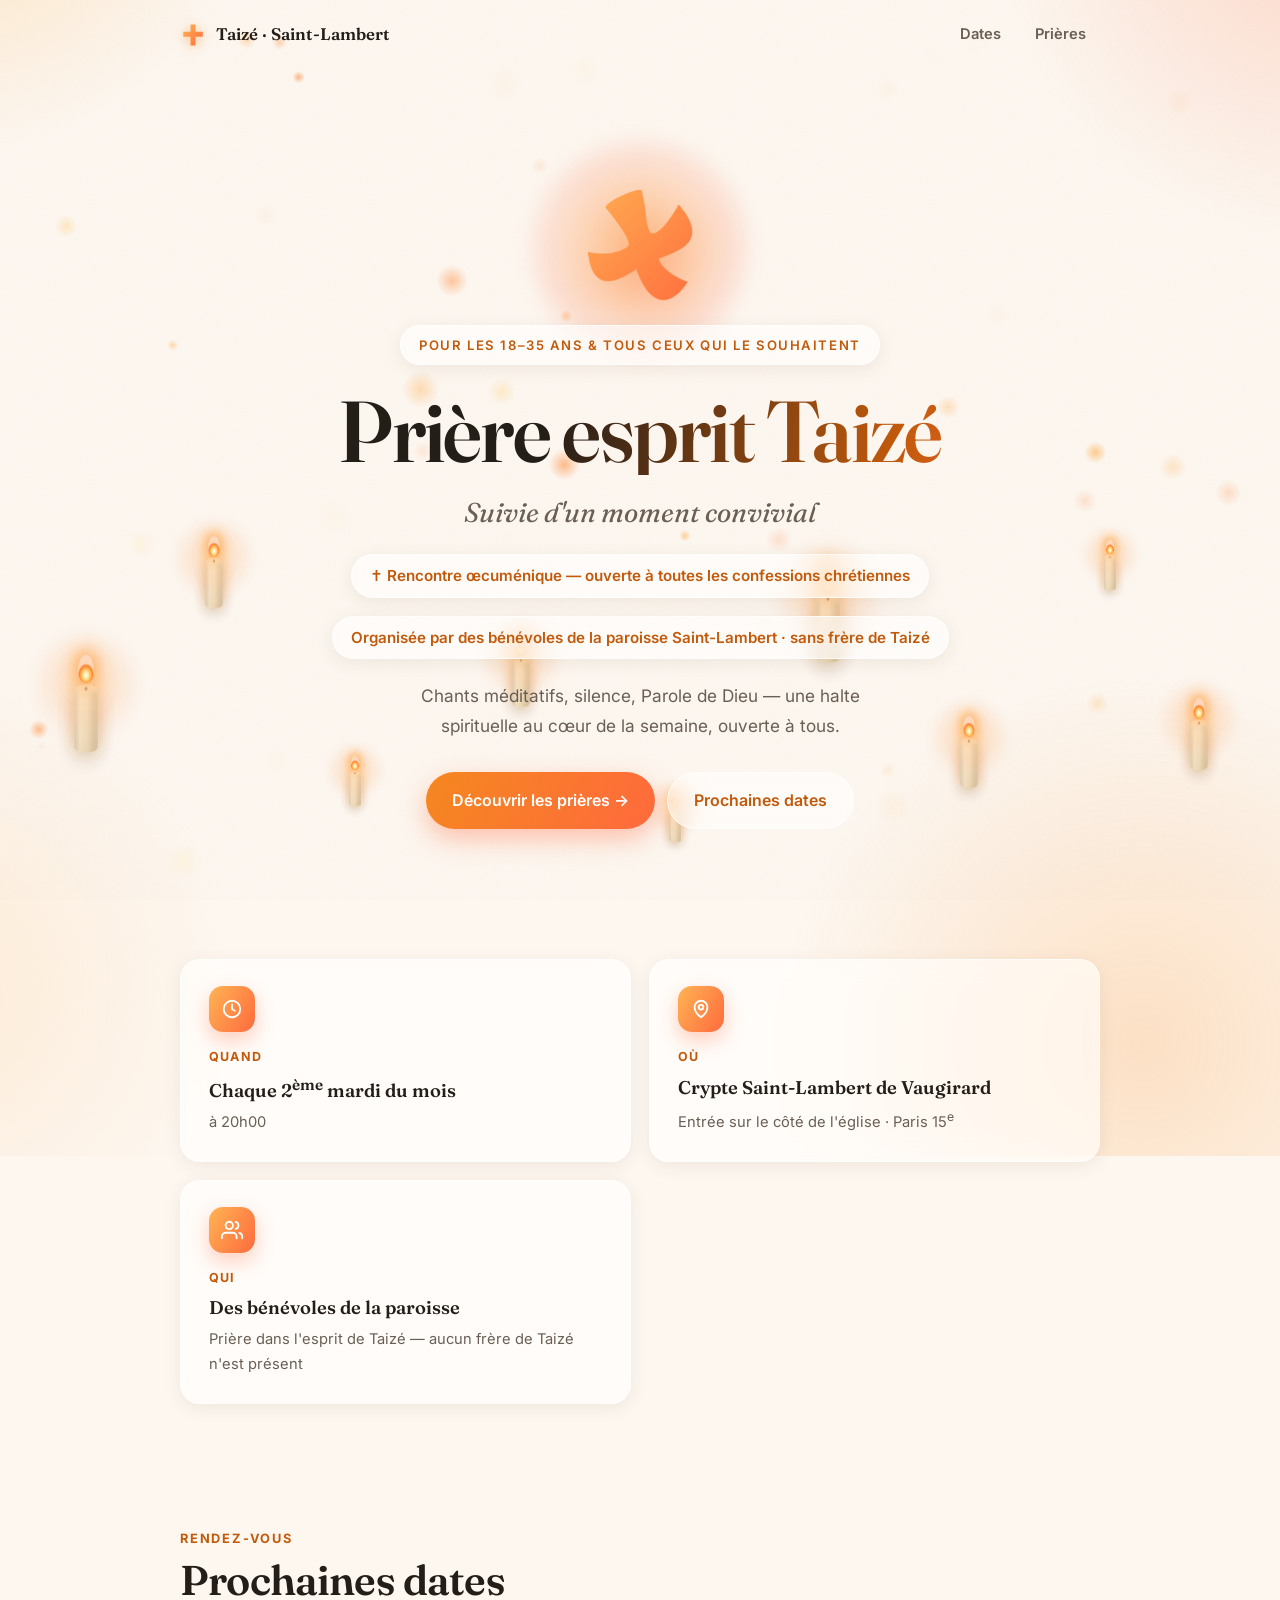
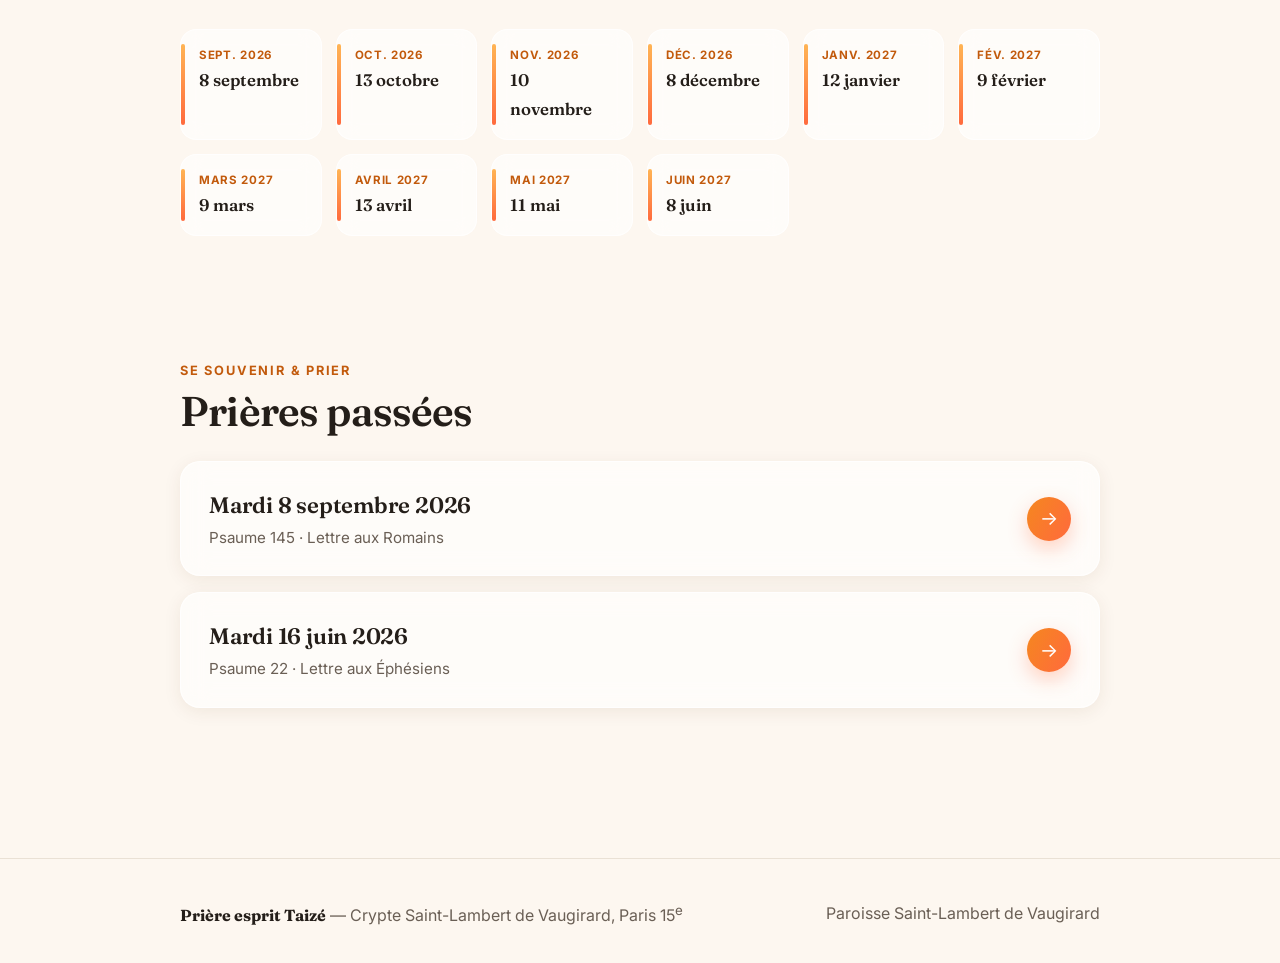
==== site/index.html @ 1d0c2ec3 "Faire de la racine du projet le dépôt et publier site/ via GitHub Actions - Le dépôt contient désorm" ====
<!DOCTYPE html>
<html lang="fr">
<head>
<meta charset="UTF-8">
<meta name="viewport" content="width=device-width, initial-scale=1.0">
<title>Prière esprit Taizé – Saint-Lambert de Vaugirard</title>
<meta name="description" content="Prière dans l'esprit de Taizé à la Crypte Saint-Lambert de Vaugirard, chaque 2ème mardi du mois à 20h. Organisée par des bénévoles de la paroisse Saint-Lambert (sans frère de Taizé). Rencontre œcuménique, ouverte à tous : chants méditatifs, silence, Parole de Dieu.">
<meta name="theme-color" content="#F5871F">
<link rel="icon" href="data:image/svg+xml,%3Csvg xmlns='http://www.w3.org/2000/svg' viewBox='0 0 32 32'%3E%3Cpath fill='%23F5871F' d='M13 3h6v9h9v6h-9v11h-6V18H4v-6h9z'/%3E%3C/svg%3E">
<link rel="stylesheet" href="assets/style.css">
</head>
<body>
<div class="fx" aria-hidden="true">
  <canvas class="embers"></canvas>
  <span class="candle lg" style="left:6%;  top:78%"></span>
  <span class="candle"    style="left:16%; top:62%"></span>
  <span class="candle sm" style="left:27%; top:84%"></span>
  <span class="candle"    style="left:40%; top:73%"></span>
  <span class="candle sm" style="left:52%; top:88%"></span>
  <span class="candle lg" style="left:64%; top:68%"></span>
  <span class="candle"    style="left:75%; top:82%"></span>
  <span class="candle sm" style="left:86%; top:60%"></span>
  <span class="candle"    style="left:93%; top:80%"></span>
</div>


<nav class="nav" data-reveal>
  <a class="brand" href="index.html">
    <svg class="mark" viewBox="0 0 32 32" aria-hidden="true"><path fill="url(#g)" d="M13 3h6v9h9v6h-9v11h-6V18H4v-6h9z"/><defs><linearGradient id="g" x1="0" y1="0" x2="1" y2="1"><stop offset="0" stop-color="#FFB454"/><stop offset="1" stop-color="#FF6A3D"/></linearGradient></defs></svg>
    Taizé · Saint-Lambert
  </a>
  <div class="links">
    <a href="#dates">Dates</a>
    <a href="#prieres">Prières</a>
  </div>
</nav>

<header class="hero">
  <div class="halo" aria-hidden="true"></div>
  <div class="wrap">
    <img class="hero-cross" src="assets/taize-cross.png" width="140" height="140" alt="Croix de Taizé" data-reveal>
    <span class="eyebrow" data-reveal style="--d:60ms">Pour les 18–35 ans &amp; tous ceux qui le souhaitent</span>
    <h1 data-reveal style="--d:140ms">Prière esprit Taizé</h1>
    <p class="tagline" data-reveal style="--d:220ms">Suivie d'un moment convivial</p>
    <p class="ecumenical" data-reveal style="--d:260ms">✝ Rencontre œcuménique — ouverte à toutes les confessions chrétiennes</p>
    <p class="ecumenical" data-reveal style="--d:280ms">Organisée par des bénévoles de la paroisse Saint-Lambert · sans frère de Taizé</p>
    <p class="sub" data-reveal style="--d:300ms">Chants méditatifs, silence, Parole de Dieu&nbsp;— une halte spirituelle au cœur de la semaine, ouverte à tous.</p>
    <div class="hero-cta" data-reveal style="--d:380ms">
      <a class="btn btn-primary" href="#prieres">Découvrir les prières →</a>
      <a class="btn btn-ghost" href="#dates">Prochaines dates</a>
    </div>
  </div>
</header>

<main class="wrap">

  <section>
    <div class="info">
      <div class="card glass" data-reveal>
        <div class="ic" aria-hidden="true">
          <svg width="22" height="22" viewBox="0 0 24 24" fill="none" stroke="currentColor" stroke-width="2" stroke-linecap="round" stroke-linejoin="round"><circle cx="12" cy="12" r="9"/><path d="M12 7v5l3 2"/></svg>
        </div>
        <h3>Quand</h3>
        <p>Chaque 2<sup>ème</sup> mardi du mois<small>à 20h00</small></p>
      </div>
      <div class="card glass" data-reveal style="--d:90ms">
        <div class="ic" aria-hidden="true">
          <svg width="22" height="22" viewBox="0 0 24 24" fill="none" stroke="currentColor" stroke-width="2" stroke-linecap="round" stroke-linejoin="round"><path d="M12 21s-7-5.2-7-11a7 7 0 0 1 14 0c0 5.8-7 11-7 11z"/><circle cx="12" cy="10" r="2.5"/></svg>
        </div>
        <h3>Où</h3>
        <p>Crypte Saint-Lambert de Vaugirard<small>Entrée sur le côté de l'église · Paris 15<sup>e</sup></small></p>
      </div>
      <div class="card glass" data-reveal style="--d:180ms">
        <div class="ic" aria-hidden="true">
          <svg width="22" height="22" viewBox="0 0 24 24" fill="none" stroke="currentColor" stroke-width="2" stroke-linecap="round" stroke-linejoin="round"><path d="M17 21v-2a4 4 0 0 0-4-4H5a4 4 0 0 0-4 4v2"/><circle cx="9" cy="7" r="4"/><path d="M23 21v-2a4 4 0 0 0-3-3.87"/><path d="M16 3.13a4 4 0 0 1 0 7.75"/></svg>
        </div>
        <h3>Qui</h3>
        <p>Des bénévoles de la paroisse<small>Prière dans l'esprit de Taizé — aucun frère de Taizé n'est présent</small></p>
      </div>
    </div>
  </section>

  <section id="dates">
    <div class="section-head" data-reveal>
      <span class="kicker">Rendez-vous</span>
      <h2>Prochaines dates</h2>
    </div>
    <ul class="dates">
      <li data-reveal><span>Sept. 2026</span>8 septembre</li>
      <li data-reveal style="--d:60ms"><span>Oct. 2026</span>13 octobre</li>
      <li data-reveal style="--d:120ms"><span>Nov. 2026</span>10 novembre</li>
      <li data-reveal style="--d:180ms"><span>Déc. 2026</span>8 décembre</li>
      <li data-reveal style="--d:240ms"><span>Janv. 2027</span>12 janvier</li>
      <li data-reveal style="--d:300ms"><span>Fév. 2027</span>9 février</li>
      <li data-reveal><span>Mars 2027</span>9 mars</li>
      <li data-reveal style="--d:60ms"><span>Avril 2027</span>13 avril</li>
      <li data-reveal style="--d:120ms"><span>Mai 2027</span>11 mai</li>
      <li data-reveal style="--d:180ms"><span>Juin 2027</span>8 juin</li>
    </ul>
  </section>

  <section id="prieres">
    <div class="section-head" data-reveal>
      <span class="kicker">Se souvenir &amp; prier</span>
      <h2>Prières passées</h2>
    </div>
    <ul class="prayer-list">
      <li data-reveal>
        <a class="item" href="prieres/2026-09-08.html">
          <span class="txt">
            <strong>Mardi 8 septembre 2026</strong>
            <span class="meta">Psaume 145 · Lettre aux Romains</span>
          </span>
          <span class="arrow" aria-hidden="true">→</span>
        </a>
      </li>
      <li data-reveal style="--d:90ms">
        <a class="item" href="prieres/2026-06-16.html">
          <span class="txt">
            <strong>Mardi 16 juin 2026</strong>
            <span class="meta">Psaume 22 · Lettre aux Éphésiens</span>
          </span>
          <span class="arrow" aria-hidden="true">→</span>
        </a>
      </li>
    </ul>
  </section>

</main>

<footer class="site-footer">
  <div class="wrap">
    <span><strong>Prière esprit Taizé</strong> — Crypte Saint-Lambert de Vaugirard, Paris 15<sup>e</sup></span>
    <span>Paroisse Saint-Lambert de Vaugirard</span>
  </div>
</footer>

<script src="assets/app.js"></script>
</body>
</html>
---- site/assets/style.css ----
/* =========================================================
   Prière esprit Taizé — Saint-Lambert de Vaugirard
   Design 2026 : warm glassmorphism, mesh gradients, motion
   ========================================================= */

@import url('https://fonts.googleapis.com/css2?family=Fraunces:opsz,wght@9..144,400;9..144,500;9..144,600;9..144,700&family=Inter:wght@400;500;600;700&display=swap');

:root {
  --orange: #F5871F;
  --orange-2: #FF6A3D;
  --amber: #FFB454;
  --orange-dark: #C25A0C;
  --cream: #FDF7F0;
  --cream-2: #F6ECDF;
  --ink: #241E19;
  --ink-soft: #6A5F55;
  --line: rgba(120, 90, 55, 0.14);
  --glass: rgba(255, 255, 255, 0.62);
  --glass-brd: rgba(255, 255, 255, 0.7);
  --shadow-sm: 0 4px 18px rgba(90, 55, 15, 0.08);
  --shadow-md: 0 14px 44px rgba(90, 55, 15, 0.14);
  --shadow-lg: 0 30px 80px rgba(90, 55, 15, 0.20);
  --radius: 20px;
  --radius-lg: 30px;
  --ease: cubic-bezier(0.22, 1, 0.36, 1);
}

* { box-sizing: border-box; }

html { scroll-behavior: smooth; -webkit-text-size-adjust: 100%; }

body {
  margin: 0;
  font-family: "Inter", system-ui, -apple-system, "Segoe UI", sans-serif;
  color: var(--ink);
  background: var(--cream);
  line-height: 1.7;
  overflow-x: hidden;
  -webkit-font-smoothing: antialiased;
}

/* Animated warm mesh background */
body::before {
  content: "";
  position: fixed;
  inset: -20vmax;
  z-index: -3;
  background:
    radial-gradient(38vmax 38vmax at 12% 8%, rgba(255, 180, 84, 0.30), transparent 60%),
    radial-gradient(42vmax 42vmax at 88% 12%, rgba(255, 106, 61, 0.22), transparent 60%),
    radial-gradient(46vmax 46vmax at 78% 92%, rgba(245, 135, 31, 0.20), transparent 62%),
    radial-gradient(40vmax 40vmax at 10% 88%, rgba(255, 205, 150, 0.28), transparent 60%);
  filter: saturate(1.05);
  animation: drift 26s ease-in-out infinite alternate;
}
body::after {
  content: "";
  position: fixed;
  inset: 0;
  z-index: -2;
  pointer-events: none;
  background-image: url("data:image/svg+xml,%3Csvg xmlns='http://www.w3.org/2000/svg' width='140' height='140'%3E%3Cfilter id='n'%3E%3CfeTurbulence type='fractalNoise' baseFrequency='0.85' numOctaves='2'/%3E%3C/filter%3E%3Crect width='100%25' height='100%25' filter='url(%23n)' opacity='0.035'/%3E%3C/svg%3E");
}

/* ---------- Candlelight background (Taizé) ---------- */
.fx {
  position: fixed;
  inset: 0;
  z-index: -1;
  pointer-events: none;
  overflow: hidden;
}
.fx .embers { position: absolute; inset: 0; width: 100%; height: 100%; }
.candle {
  position: absolute;
  width: 18px;
  height: 50px;
  transform-origin: 50% 100%;
  border-radius: 7px 7px 5px 5px;
  opacity: 0.96;
  background:
    radial-gradient(2px 3px at 50% 3px, #4a3b2f 0%, rgba(74,59,47,0) 75%),
    radial-gradient(70% 9px at 50% 2px, rgba(255,244,214,0.95), rgba(255,228,182,0) 72%),
    linear-gradient(90deg, rgba(150,110,70,0.28) 0%, rgba(255,255,255,0.18) 24%, rgba(255,255,255,0) 54%, rgba(140,100,60,0.32) 100%),
    linear-gradient(180deg, #fbf1dc 0%, #f3e2c4 55%, #e9d3ad 100%);
  box-shadow:
    inset 0 3px 4px rgba(255,255,255,0.55),
    0 6px 14px rgba(90,55,15,0.20),
    0 -3px 12px rgba(255,170,80,0.55);
}
/* soft glow halo around the flame */
.candle::before {
  content: "";
  position: absolute;
  left: 50%; top: -42px;
  width: 84px; height: 84px;
  transform: translateX(-50%);
  border-radius: 50%;
  background: radial-gradient(circle, rgba(255,190,110,0.42), rgba(255,140,60,0.14) 45%, transparent 68%);
  filter: blur(6px);
  animation: glow 3.6s ease-in-out infinite;
}
/* the flame teardrop sitting on the wick */
.candle::after {
  content: "";
  position: absolute;
  left: 50%; top: -22px;
  width: 12px; height: 21px;
  transform: translateX(-50%);
  border-radius: 50% 50% 50% 50% / 60% 60% 42% 42%;
  background:
    radial-gradient(52% 42% at 50% 72%, #fffef4 0%, #ffe9a8 26%, #ffb64d 55%, #ff7e2e 80%, rgba(255,110,40,0.12) 100%);
  box-shadow: 0 0 12px 3px rgba(255,150,60,0.6), 0 -3px 12px 2px rgba(255,180,80,0.45);
  transform-origin: 50% 100%;
  animation: flicker 2.4s ease-in-out infinite;
}
.candle.sm { transform: scale(0.7); }
.candle.lg { transform: scale(1.35); }

@keyframes flicker {
  0%,100% { transform: translateX(-50%) scaleY(1) scaleX(1) rotate(-1deg); opacity: 0.96; }
  20%     { transform: translateX(-51%) scaleY(1.09) scaleX(0.92) rotate(1.5deg); opacity: 1; }
  40%     { transform: translateX(-49%) scaleY(0.9) scaleX(1.06) rotate(-1.5deg); opacity: 0.82; }
  60%     { transform: translateX(-50.5%) scaleY(1.06) scaleX(0.96) rotate(1deg); opacity: 1; }
  80%     { transform: translateX(-49.5%) scaleY(0.95) scaleX(1.03) rotate(-0.5deg); opacity: 0.88; }
}
@keyframes glow {
  0%,100% { opacity: 0.55; transform: translateX(-50%) scale(1); }
  30%     { opacity: 0.9;  transform: translateX(-50%) scale(1.12); }
  55%     { opacity: 0.5;  transform: translateX(-50%) scale(0.92); }
  75%     { opacity: 0.85; transform: translateX(-50%) scale(1.06); }
}

@keyframes drift {
  0%   { transform: translate3d(0,0,0) scale(1); }
  50%  { transform: translate3d(-2%, 1.5%, 0) scale(1.05); }
  100% { transform: translate3d(2%, -1.5%, 0) scale(1.02); }
}

a { color: var(--orange-dark); text-decoration: none; }
a:hover { text-decoration: none; }

.wrap { width: min(920px, 92vw); margin-inline: auto; }

/* ---------- Top nav ---------- */
.nav {
  position: sticky;
  top: 0;
  z-index: 50;
  display: flex;
  align-items: center;
  justify-content: space-between;
  gap: 16px;
  padding: 14px 0;
  width: min(920px, 92vw);
  margin-inline: auto;
}
.nav .brand {
  display: inline-flex;
  align-items: center;
  gap: 10px;
  font-family: "Fraunces", serif;
  font-weight: 600;
  font-size: 1.05rem;
  color: var(--ink);
}
.nav .brand .mark { width: 26px; height: 26px; filter: drop-shadow(0 2px 6px rgba(245,135,31,.5)); }
.nav .links { display: flex; gap: 6px; }
.nav .links a {
  font-size: .92rem;
  font-weight: 600;
  color: var(--ink-soft);
  padding: 8px 14px;
  border-radius: 999px;
  transition: color .25s var(--ease), background .25s var(--ease);
}
.nav .links a:hover { color: var(--orange-dark); background: rgba(255,255,255,0.6); }

/* ---------- Hero ---------- */
.hero {
  position: relative;
  padding: clamp(48px, 9vw, 110px) 0 clamp(40px, 6vw, 70px);
  text-align: center;
}
.hero .eyebrow {
  display: inline-block;
  font-size: .82rem;
  font-weight: 600;
  letter-spacing: .12em;
  text-transform: uppercase;
  color: var(--orange-dark);
  background: rgba(255,255,255,0.6);
  border: 1px solid var(--glass-brd);
  border-radius: 999px;
  padding: 8px 18px;
  backdrop-filter: blur(8px);
  box-shadow: var(--shadow-sm);
}
.hero h1 {
  font-family: "Fraunces", serif;
  font-weight: 600;
  font-size: clamp(2.6rem, 8vw, 5.4rem);
  line-height: 1.02;
  letter-spacing: -0.02em;
  margin: 22px 0 0;
  background: linear-gradient(100deg, var(--ink) 0%, var(--ink) 40%, var(--orange-dark) 78%, var(--orange-2) 100%);
  -webkit-background-clip: text;
  background-clip: text;
  color: transparent;
}
.hero .tagline {
  font-family: "Fraunces", serif;
  font-style: italic;
  font-size: clamp(1.15rem, 3vw, 1.7rem);
  color: var(--ink-soft);
  margin: 14px 0 0;
}
.hero .sub {
  max-width: 44ch;
  margin: 22px auto 0;
  color: var(--ink-soft);
  font-size: 1.08rem;
}
.hero .ecumenical {
  display: inline-block;
  margin: 18px auto 0;
  padding: 8px 18px;
  border-radius: 999px;
  background: rgba(255,255,255,0.6);
  border: 1px solid var(--glass-brd);
  backdrop-filter: blur(8px);
  box-shadow: var(--shadow-sm);
  font-weight: 600;
  font-size: .95rem;
  color: var(--orange-dark);
}
.hero-cta {
  display: inline-flex;
  gap: 12px;
  flex-wrap: wrap;
  justify-content: center;
  margin-top: 32px;
}

/* Taizé cross at top of hero */
.hero-cross {
  display: block;
  width: clamp(78px, 13vw, 132px);
  height: auto;
  margin: 0 auto 14px;
  filter: drop-shadow(0 12px 26px rgba(255, 106, 61, 0.42));
  animation: floaty 6s ease-in-out infinite;
  will-change: transform;
}
@keyframes floaty {
  0%, 100% { transform: translateY(0) rotate(-2deg); }
  50%      { transform: translateY(-10px) rotate(2deg); }
}

/* Animated flame / halo behind hero */
.halo {
  position: absolute;
  left: 50%;
  top: clamp(20px, 5vw, 60px);
  transform: translateX(-50%);
  width: clamp(140px, 22vw, 240px);
  aspect-ratio: 1;
  border-radius: 50%;
  background: radial-gradient(circle, rgba(255,180,84,.55), rgba(255,106,61,.15) 55%, transparent 70%);
  filter: blur(6px);
  z-index: -1;
  animation: pulse 4.5s ease-in-out infinite;
}
@keyframes pulse {
  0%, 100% { opacity: .7; transform: translateX(-50%) scale(1); }
  50%      { opacity: 1;  transform: translateX(-50%) scale(1.08); }
}

/* Buttons */
.btn {
  display: inline-flex;
  align-items: center;
  gap: 8px;
  font-weight: 600;
  font-size: 1rem;
  padding: 14px 26px;
  border-radius: 999px;
  transition: transform .25s var(--ease), box-shadow .25s var(--ease), background .25s var(--ease);
  will-change: transform;
}
.btn-primary {
  color: #fff;
  background: linear-gradient(120deg, var(--orange) 0%, var(--orange-2) 100%);
  box-shadow: 0 10px 26px rgba(255, 106, 61, 0.38);
}
.btn-primary:hover { transform: translateY(-3px); box-shadow: 0 16px 36px rgba(255, 106, 61, 0.48); }
.btn-ghost {
  color: var(--orange-dark);
  background: rgba(255,255,255,0.55);
  border: 1px solid var(--glass-brd);
  backdrop-filter: blur(8px);
}
.btn-ghost:hover { transform: translateY(-3px); box-shadow: var(--shadow-md); }

/* ---------- Sections ---------- */
main { padding-bottom: 40px; }
section { padding: clamp(34px, 6vw, 60px) 0; }
.section-head { margin-bottom: 26px; }
.section-head .kicker {
  font-size: .8rem;
  font-weight: 700;
  letter-spacing: .14em;
  text-transform: uppercase;
  color: var(--orange-dark);
}
.section-head h2 {
  font-family: "Fraunces", serif;
  font-weight: 600;
  font-size: clamp(1.7rem, 4.5vw, 2.6rem);
  line-height: 1.1;
  letter-spacing: -0.02em;
  margin: 6px 0 0;
}

/* Glass card base */
.glass {
  background: var(--glass);
  border: 1px solid var(--glass-brd);
  border-radius: var(--radius);
  backdrop-filter: blur(14px) saturate(1.2);
  -webkit-backdrop-filter: blur(14px) saturate(1.2);
  box-shadow: var(--shadow-sm);
}

/* Info cards */
.info { display: grid; grid-template-columns: 1fr 1fr; gap: 18px; }
.info .card {
  padding: 26px 28px;
  border-radius: var(--radius);
  position: relative;
  overflow: hidden;
  transition: transform .3s var(--ease), box-shadow .3s var(--ease);
}
.info .card:hover { transform: translateY(-4px); box-shadow: var(--shadow-md); }
.info .card .ic {
  width: 46px; height: 46px;
  display: grid; place-items: center;
  border-radius: 14px;
  background: linear-gradient(120deg, var(--amber), var(--orange-2));
  color: #fff;
  margin-bottom: 14px;
  box-shadow: 0 8px 20px rgba(255,106,61,.32);
}
.info .card h3 { margin: 0 0 4px; font-size: .78rem; text-transform: uppercase; letter-spacing: .1em; color: var(--orange-dark); }
.info .card p { margin: 0; font-size: 1.15rem; font-weight: 600; font-family: "Fraunces", serif; }
.info .card p small { display: block; font-weight: 400; font-family: "Inter", sans-serif; color: var(--ink-soft); font-size: .92rem; margin-top: 4px; }

/* Dates */
.dates { display: grid; grid-template-columns: repeat(auto-fill, minmax(130px, 1fr)); gap: 14px; list-style: none; padding: 0; margin: 0; }
.dates li {
  padding: 16px 18px;
  border-radius: 16px;
  font-family: "Fraunces", serif;
  font-weight: 600;
  font-size: 1.05rem;
  position: relative;
  transition: transform .28s var(--ease), box-shadow .28s var(--ease), border-color .28s var(--ease);
  border: 1px solid var(--glass-brd);
  background: var(--glass);
  backdrop-filter: blur(10px);
}
.dates li::before {
  content: "";
  position: absolute; left: 0; top: 14px; bottom: 14px; width: 4px;
  border-radius: 4px;
  background: linear-gradient(var(--amber), var(--orange-2));
}
.dates li span { display: block; font-family: "Inter"; font-size: .72rem; font-weight: 700; letter-spacing: .06em; text-transform: uppercase; color: var(--orange-dark); }
.dates li:hover { transform: translateY(-4px) scale(1.02); box-shadow: var(--shadow-md); }

/* Prayer list */
.prayer-list { list-style: none; padding: 0; margin: 0; display: grid; gap: 16px; }
.prayer-list a.item {
  display: flex; align-items: center; justify-content: space-between; gap: 16px;
  padding: 24px 28px;
  border-radius: var(--radius);
  color: var(--ink);
  position: relative;
  overflow: hidden;
  border: 1px solid var(--glass-brd);
  background: var(--glass);
  backdrop-filter: blur(14px);
  box-shadow: var(--shadow-sm);
  transition: transform .3s var(--ease), box-shadow .3s var(--ease);
}
.prayer-list a.item::after {
  content: "";
  position: absolute; inset: 0;
  background: linear-gradient(120deg, rgba(255,180,84,.14), rgba(255,106,61,.10));
  opacity: 0;
  transition: opacity .3s var(--ease);
}
.prayer-list a.item:hover { transform: translateY(-4px); box-shadow: var(--shadow-md); }
.prayer-list a.item:hover::after { opacity: 1; }
.prayer-list .item .txt { position: relative; z-index: 1; }
.prayer-list .item strong { font-family: "Fraunces", serif; font-size: 1.4rem; font-weight: 600; display: block; letter-spacing: -.01em; }
.prayer-list .item .meta { color: var(--ink-soft); font-size: .95rem; }
.prayer-list .item .arrow {
  position: relative; z-index: 1;
  flex-shrink: 0;
  width: 44px; height: 44px;
  display: grid; place-items: center;
  border-radius: 50%;
  background: linear-gradient(120deg, var(--orange), var(--orange-2));
  color: #fff;
  font-size: 1.2rem;
  box-shadow: 0 8px 20px rgba(255,106,61,.3);
  transition: transform .3s var(--ease);
}
.prayer-list a.item:hover .arrow { transform: translateX(4px) rotate(0deg); }

/* ---------- Prayer detail page ---------- */
.prayer-hero { padding: clamp(40px, 7vw, 84px) 0 clamp(18px, 3vw, 34px); text-align: center; position: relative; }
.prayer-hero .date-pill {
  display: inline-block;
  font-weight: 600; font-size: .85rem; letter-spacing: .04em;
  color: var(--orange-dark);
  background: rgba(255,255,255,0.6);
  border: 1px solid var(--glass-brd);
  border-radius: 999px; padding: 7px 18px;
  backdrop-filter: blur(8px);
}
.prayer-hero h1 {
  font-family: "Fraunces", serif; font-weight: 600;
  font-size: clamp(2rem, 6vw, 3.6rem); line-height: 1.05; letter-spacing: -.02em;
  margin: 18px 0 0;
}
.prayer-hero .sub { font-family: "Fraunces", serif; font-style: italic; color: var(--ink-soft); font-size: clamp(1rem,2.6vw,1.4rem); margin: 12px 0 0; }

.timeline { position: relative; margin-top: 20px; }
.step {
  padding: 26px 30px;
  border-radius: var(--radius);
  margin-bottom: 20px;
  position: relative;
  border: 1px solid var(--glass-brd);
  background: var(--glass);
  backdrop-filter: blur(14px);
  box-shadow: var(--shadow-sm);
  transition: transform .3s var(--ease), box-shadow .3s var(--ease);
}
.step:hover { box-shadow: var(--shadow-md); }
.step > h2 {
  font-family: "Fraunces", serif; font-weight: 600;
  font-size: 1.3rem; margin: 0 0 12px;
  display: flex; align-items: center; gap: 12px; flex-wrap: wrap;
}
.step > h2 .dot {
  width: 30px; height: 30px; flex: none;
  display: grid; place-items: center;
  border-radius: 10px;
  background: linear-gradient(120deg, var(--amber), var(--orange-2));
  color: #fff; font-size: .9rem;
  box-shadow: 0 6px 16px rgba(255,106,61,.3);
}

.chants-row { margin: 0; display: flex; flex-wrap: wrap; gap: 10px; }
.chant {
  display: inline-flex; align-items: center; gap: 10px;
  background: rgba(255,255,255,0.55);
  border: 1px solid var(--glass-brd);
  border-radius: 12px; padding: 9px 16px;
  font-weight: 600;
  transition: transform .25s var(--ease), box-shadow .25s var(--ease);
}
.chant:hover { transform: translateY(-2px); box-shadow: var(--shadow-sm); }
.chant .num {
  background: linear-gradient(120deg, var(--orange), var(--orange-2));
  color: #fff; border-radius: 8px; padding: 2px 10px; font-size: .82rem; font-weight: 700;
}
.chant-act {
  display: inline-grid; place-items: center;
  width: 26px; height: 26px; margin-left: 4px;
  border-radius: 8px;
  font-size: .82rem; line-height: 1;
  text-decoration: none;
  color: var(--orange-dark);
  background: rgba(255,255,255,0.65);
  border: 1px solid var(--glass-brd);
  transition: transform .2s var(--ease), box-shadow .2s var(--ease), background .2s var(--ease);
}
.chant-act:hover { transform: translateY(-2px); background: #fff; box-shadow: var(--shadow-sm); text-decoration: none; }
.chant-act:first-of-type { margin-left: 10px; }
.chant-hint {
  display: flex; align-items: center; gap: 10px; flex-wrap: wrap;
  font-size: .92rem; color: var(--ink-soft);
  padding: 14px 18px; margin-bottom: 20px;
  border-radius: 14px;
  background: rgba(255,255,255,0.5);
  border: 1px solid var(--glass-brd);
}
.chant-hint .k { font-weight: 700; color: var(--orange-dark); }
.verse { white-space: pre-line; color: var(--ink-soft); margin: 0; }
.verse.psalm { font-style: italic; }
.ref { color: var(--orange-dark); font-weight: 600; font-size: .95rem; margin: 0 0 10px; }
.intention { margin: 0 0 16px; padding-left: 18px; border-left: 3px solid; border-image: linear-gradient(var(--amber), var(--orange-2)) 1; }
.intention:last-child { margin-bottom: 0; }
.silence { text-align: center; font-family: "Fraunces", serif; font-style: italic; letter-spacing: .3em; text-transform: uppercase; font-size: .9rem; color: var(--ink-soft); margin: 6px 0; }
.prayer-text { font-family: "Fraunces", serif; font-style: italic; font-size: 1.12rem; margin: 0; }

.back-link {
  display: inline-flex; align-items: center; gap: 8px;
  margin-top: 10px; font-weight: 600;
  padding: 12px 22px; border-radius: 999px;
  background: rgba(255,255,255,0.55); border: 1px solid var(--glass-brd);
  transition: transform .25s var(--ease), box-shadow .25s var(--ease);
}
.back-link:hover { transform: translateX(-3px); box-shadow: var(--shadow-sm); }

/* ---------- Footer ---------- */
.site-footer {
  margin-top: 50px;
  padding: 40px 0 34px;
  color: var(--ink-soft);
  border-top: 1px solid var(--line);
}
.site-footer .wrap { display: flex; flex-wrap: wrap; gap: 10px 24px; align-items: center; justify-content: space-between; }
.site-footer strong { color: var(--ink); font-family: "Fraunces", serif; }

/* ---------- Scroll reveal ---------- */
[data-reveal] {
  opacity: 0;
  transform: translateY(26px);
  transition: opacity .7s var(--ease), transform .7s var(--ease);
  transition-delay: var(--d, 0ms);
}
[data-reveal].in { opacity: 1; transform: none; }

@media (prefers-reduced-motion: reduce) {
  *, body::before, .candle::before, .candle::after { animation: none !important; transition: none !important; }
  [data-reveal] { opacity: 1; transform: none; }
  .fx { display: none; }
}

@media (max-width: 640px) {
  .info { grid-template-columns: 1fr; }
  .nav .links a { padding: 8px 10px; }
  .prayer-list .item strong { font-size: 1.2rem; }
}
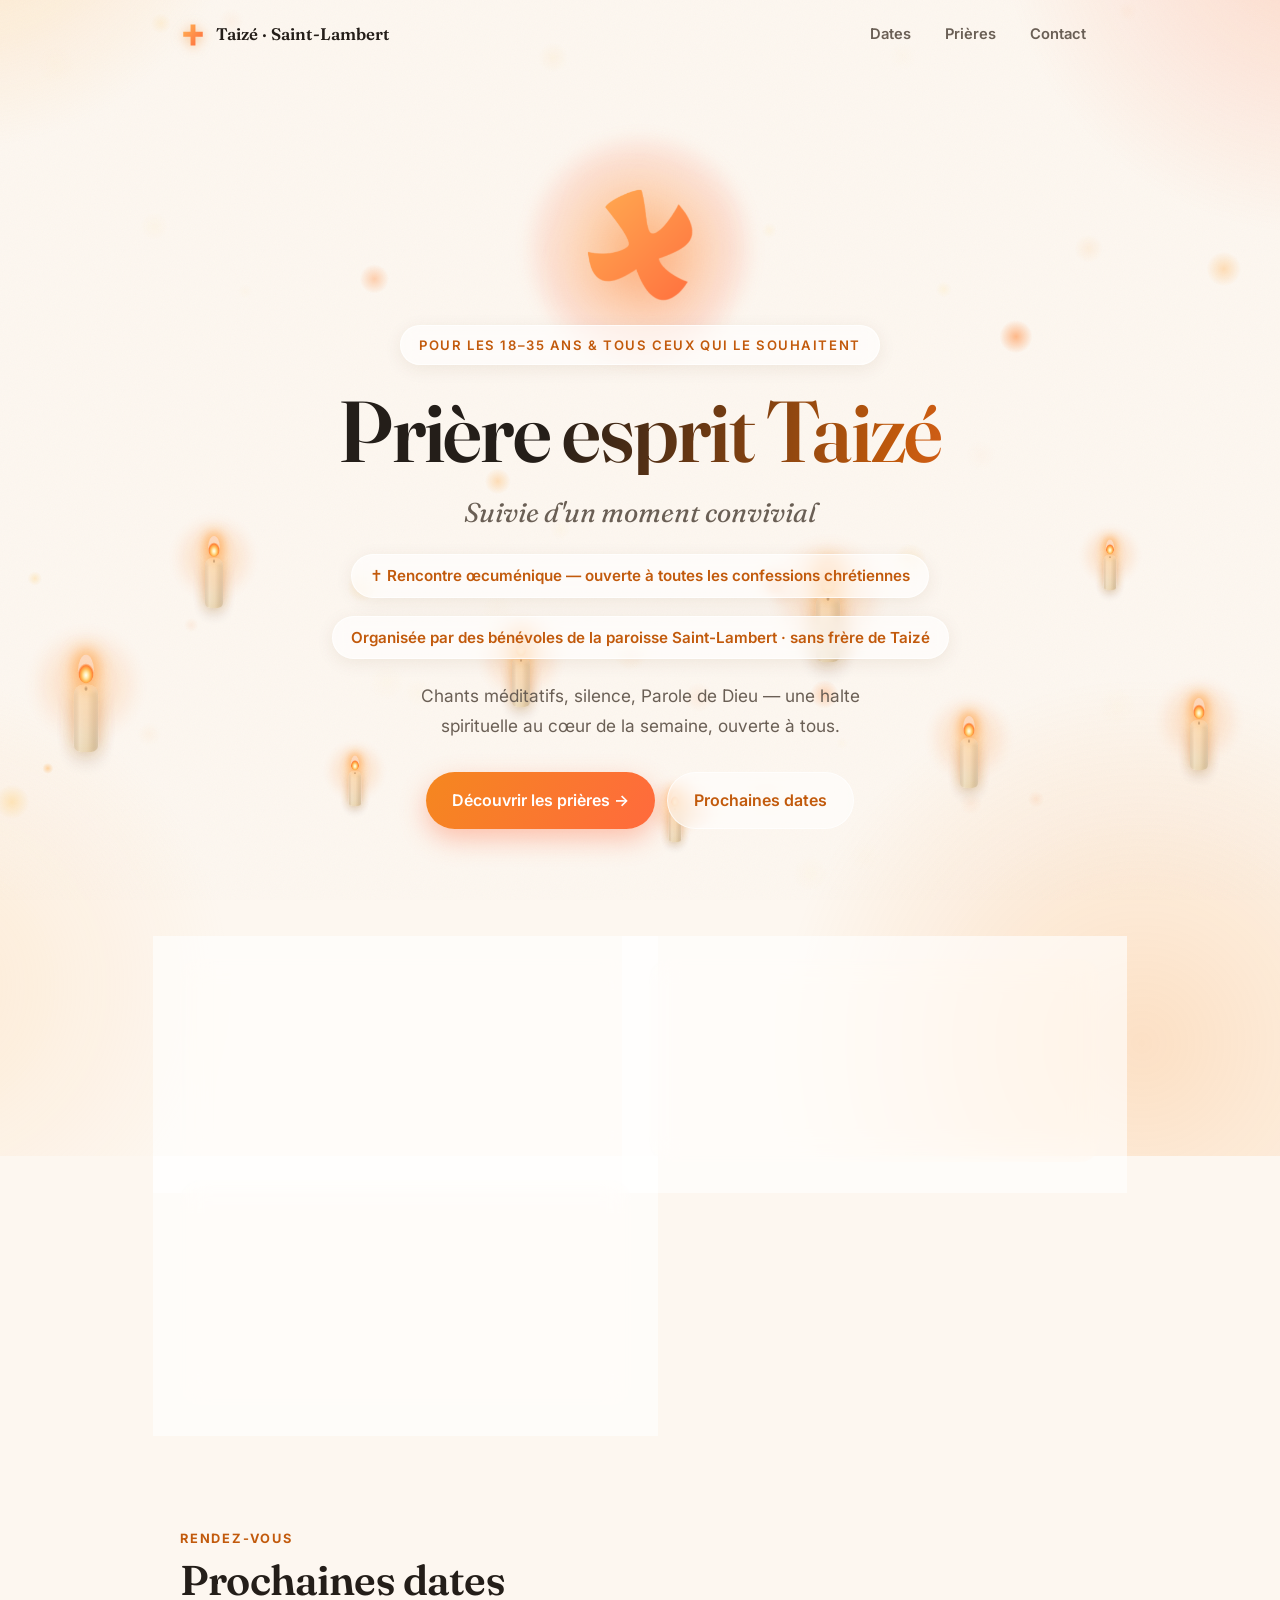
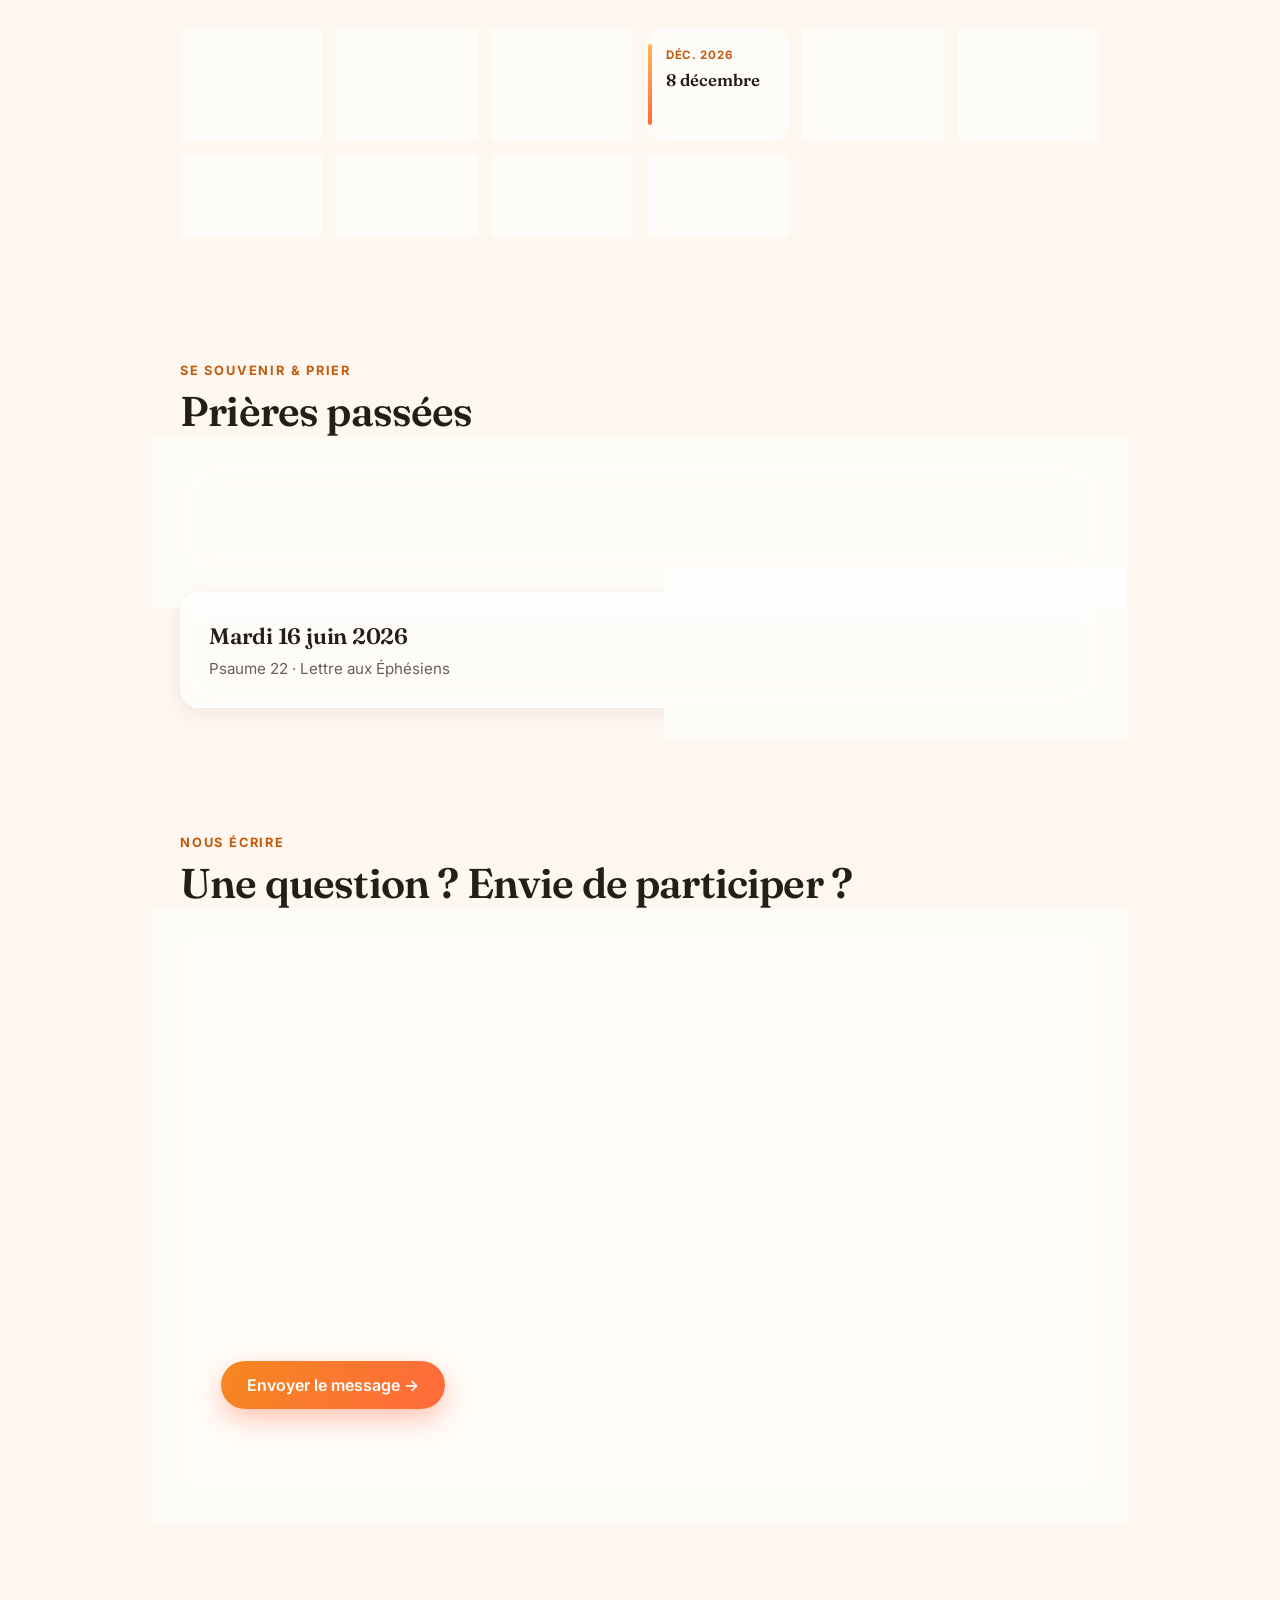
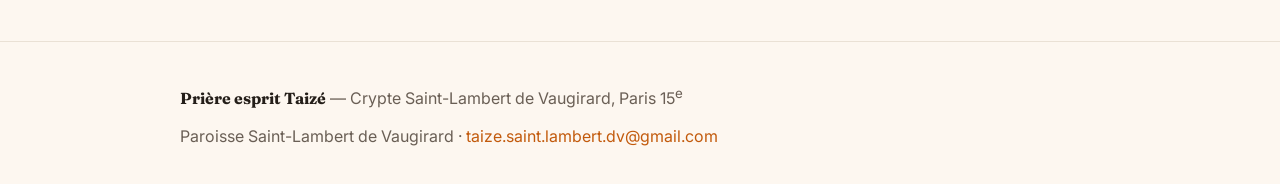
==== commit 95e23098: "Ajout d'un formulaire de contact et mise à jour du poster imprimable - Section « Contact » sur la pa" ====
--- a/site/index.html
+++ b/site/index.html
@@ -32,6 +32,7 @@
   <div class="links">
     <a href="#dates">Dates</a>
     <a href="#prieres">Prières</a>
+    <a href="#contact">Contact</a>
   </div>
 </nav>
 
@@ -126,12 +127,41 @@
     </ul>
   </section>
 
+  <section id="contact">
+    <div class="section-head" data-reveal>
+      <span class="kicker">Nous écrire</span>
+      <h2>Une question&nbsp;? Envie de participer&nbsp;?</h2>
+    </div>
+    <div class="contact glass" data-reveal>
+      <p class="contact-intro">Écris-nous un mot&nbsp;: pour poser une question, proposer un coup de main, rejoindre l'équipe des bénévoles ou simplement être tenu au courant des prochaines prières.</p>
+      <form class="contact-form" id="contact-form" novalidate>
+        <div class="field">
+          <label for="cf-name">Ton prénom</label>
+          <input type="text" id="cf-name" name="name" autocomplete="name" placeholder="Marie">
+        </div>
+        <div class="field">
+          <label for="cf-email">Ton email <span class="opt">(pour qu'on puisse te répondre)</span></label>
+          <input type="email" id="cf-email" name="email" autocomplete="email" placeholder="marie@exemple.fr">
+        </div>
+        <div class="field field-full">
+          <label for="cf-message">Ton message</label>
+          <textarea id="cf-message" name="message" rows="5" placeholder="Bonjour, je souhaiterais…"></textarea>
+        </div>
+        <div class="contact-actions field-full">
+          <button type="submit" class="btn btn-primary">Envoyer le message →</button>
+          <a class="contact-mail" href="mailto:taize.saint.lambert.dv@gmail.com">taize.saint.lambert.dv@gmail.com</a>
+        </div>
+        <p class="contact-note field-full">En cliquant sur « Envoyer », ton logiciel de messagerie s'ouvre avec le message pré-rempli.</p>
+      </form>
+    </div>
+  </section>
+
 </main>
 
 <footer class="site-footer">
   <div class="wrap">
     <span><strong>Prière esprit Taizé</strong> — Crypte Saint-Lambert de Vaugirard, Paris 15<sup>e</sup></span>
-    <span>Paroisse Saint-Lambert de Vaugirard</span>
+    <span>Paroisse Saint-Lambert de Vaugirard · <a href="mailto:taize.saint.lambert.dv@gmail.com">taize.saint.lambert.dv@gmail.com</a></span>
   </div>
 </footer>
 
--- a/site/assets/style.css
+++ b/site/assets/style.css
@@ -517,6 +517,46 @@
 }
 .back-link:hover { transform: translateX(-3px); box-shadow: var(--shadow-sm); }
 
+/* ---------- Contact ---------- */
+.contact { padding: clamp(26px, 4vw, 40px); border-radius: var(--radius-lg); }
+.contact-intro { margin: 0 0 24px; color: var(--ink-soft); font-size: 1.06rem; max-width: 56ch; }
+.contact-form { display: grid; grid-template-columns: 1fr 1fr; gap: 18px; }
+.contact-form .field { display: flex; flex-direction: column; gap: 8px; }
+.contact-form .field-full { grid-column: 1 / -1; }
+.contact-form label {
+  font-size: .82rem; font-weight: 700; letter-spacing: .06em;
+  text-transform: uppercase; color: var(--orange-dark);
+}
+.contact-form label .opt { text-transform: none; letter-spacing: 0; font-weight: 500; color: var(--ink-soft); }
+.contact-form input,
+.contact-form textarea {
+  font-family: inherit; font-size: 1rem; color: var(--ink);
+  padding: 13px 16px;
+  border-radius: 14px;
+  border: 1px solid var(--glass-brd);
+  background: rgba(255,255,255,0.7);
+  transition: border-color .25s var(--ease), box-shadow .25s var(--ease), background .25s var(--ease);
+  width: 100%;
+  resize: vertical;
+}
+.contact-form input::placeholder,
+.contact-form textarea::placeholder { color: rgba(106,95,85,0.6); }
+.contact-form input:focus,
+.contact-form textarea:focus {
+  outline: none;
+  border-color: var(--orange);
+  background: #fff;
+  box-shadow: 0 0 0 4px rgba(245,135,31,0.16);
+}
+.contact-actions {
+  display: flex; align-items: center; flex-wrap: wrap; gap: 14px 22px;
+  margin-top: 4px;
+}
+.contact-actions .btn { border: 0; cursor: pointer; font-family: inherit; }
+.contact-mail { font-weight: 600; color: var(--orange-dark); }
+.contact-mail:hover { text-decoration: underline; }
+.contact-note { margin: 0; font-size: .86rem; color: var(--ink-soft); }
+
 /* ---------- Footer ---------- */
 .site-footer {
   margin-top: 50px;
@@ -546,4 +586,5 @@
   .info { grid-template-columns: 1fr; }
   .nav .links a { padding: 8px 10px; }
   .prayer-list .item strong { font-size: 1.2rem; }
-}
+  .contact-form { grid-template-columns: 1fr; }
+}
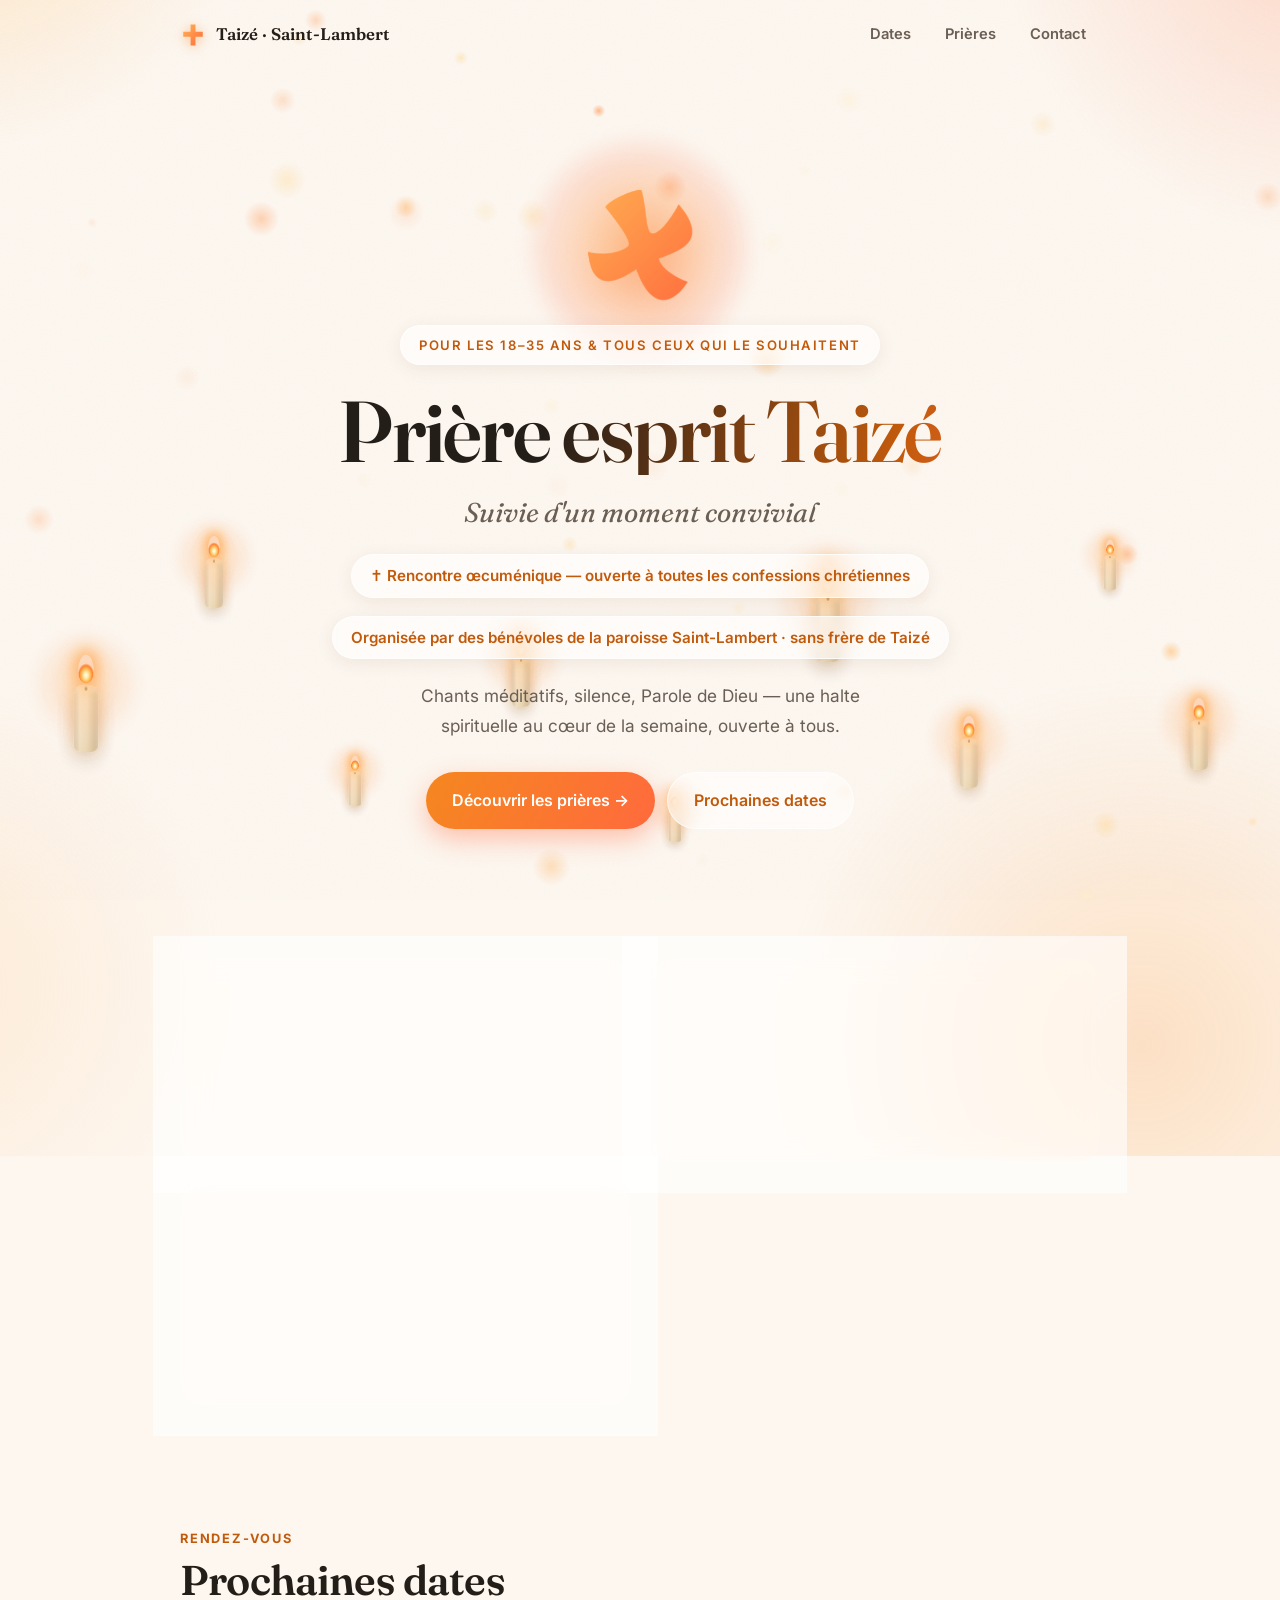
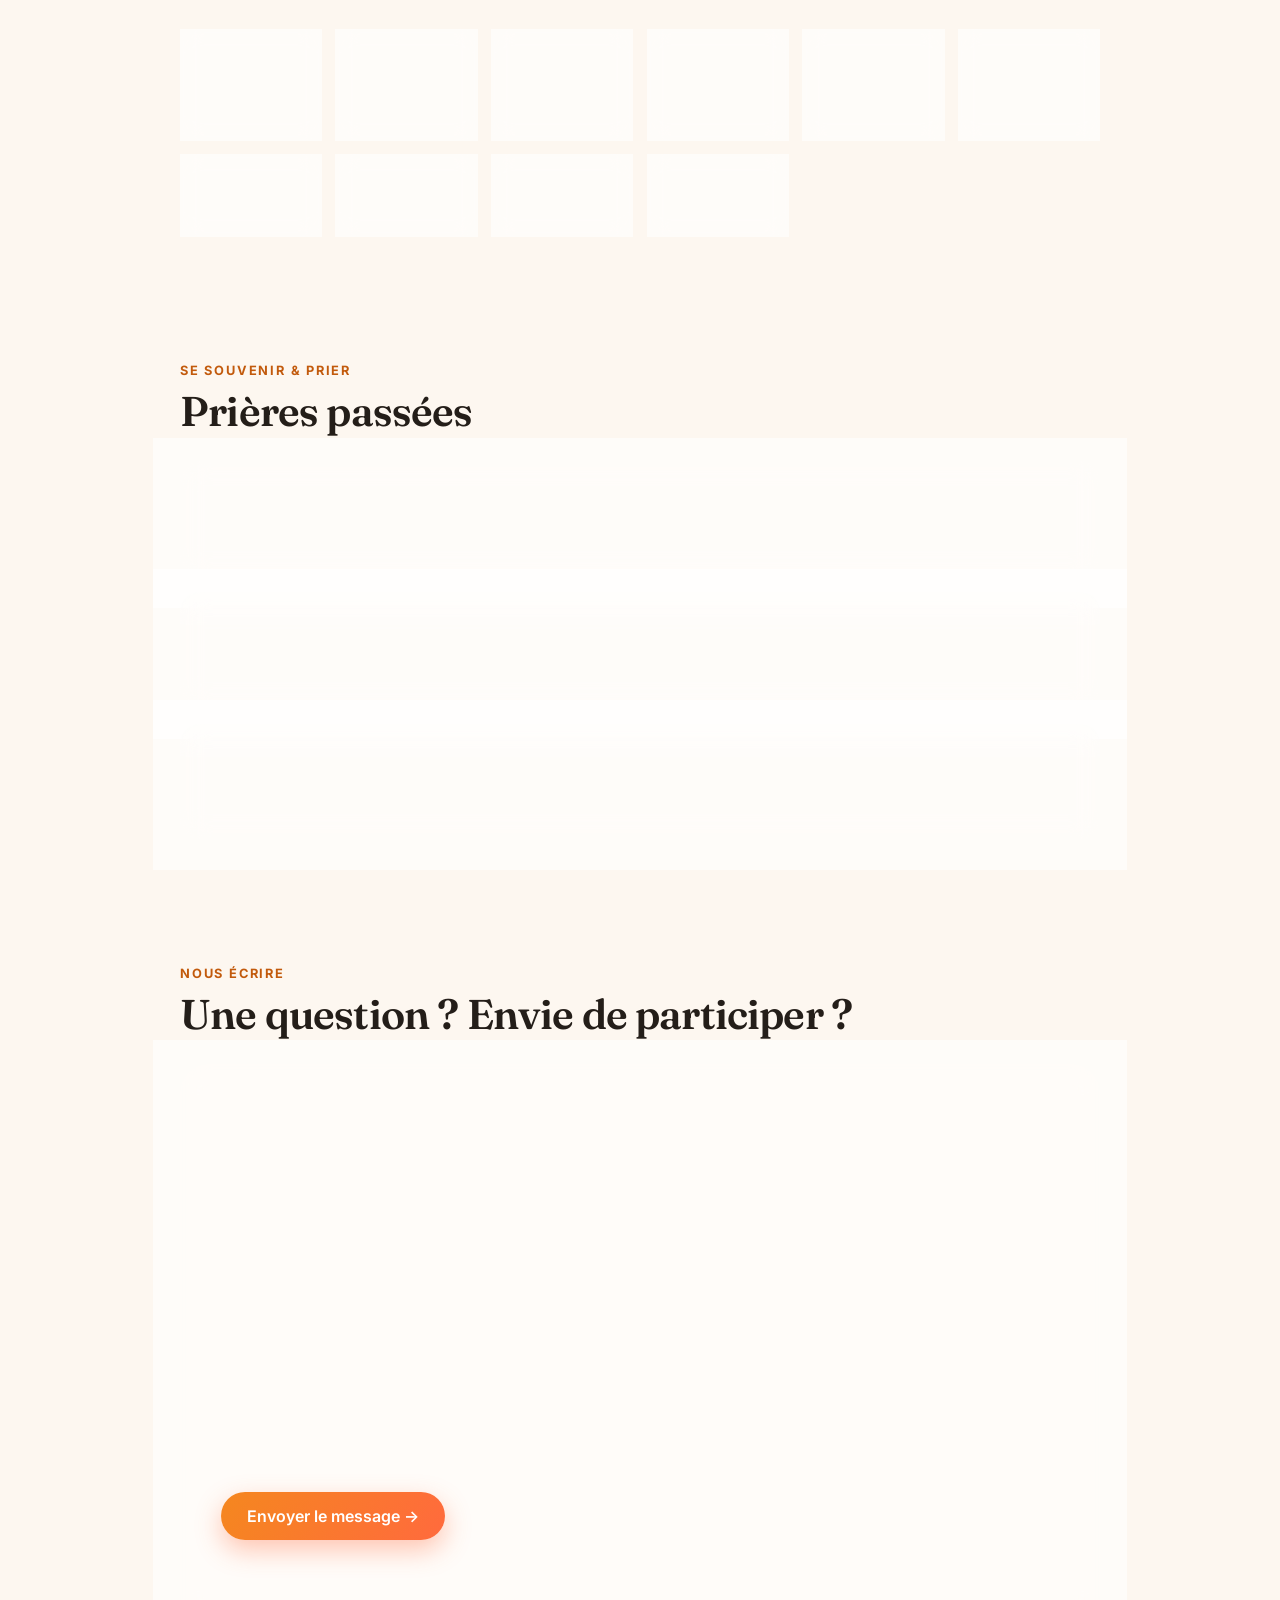
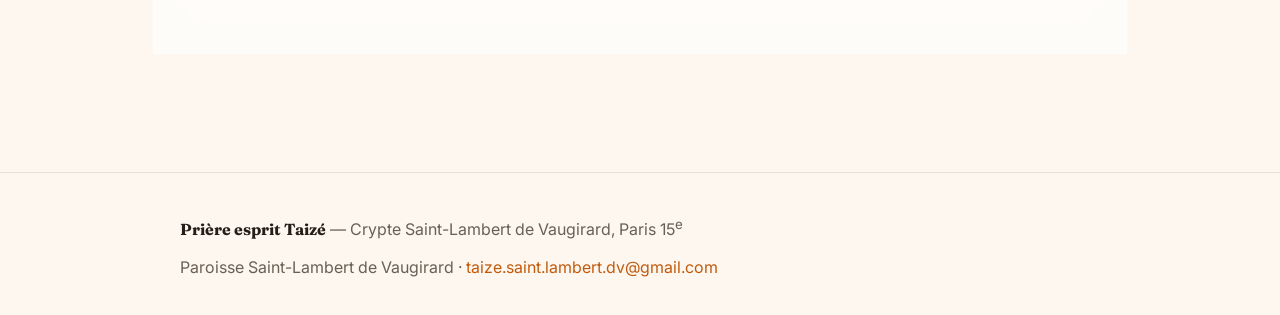
==== commit 602ef921: "Ajout de la prière du mardi 13 octobre 2026 Co-Authored-By: Claude Opus 4.8 <noreply@anthropic.com>" ====
--- a/site/index.html
+++ b/site/index.html
@@ -107,6 +107,15 @@
     </div>
     <ul class="prayer-list">
       <li data-reveal>
+        <a class="item" href="prieres/2026-10-13.html">
+          <span class="txt">
+            <strong>Mardi 13 octobre 2026</strong>
+            <span class="meta">Psaume 62 · Évangile de Jean</span>
+          </span>
+          <span class="arrow" aria-hidden="true">→</span>
+        </a>
+      </li>
+      <li data-reveal style="--d:90ms">
         <a class="item" href="prieres/2026-09-08.html">
           <span class="txt">
             <strong>Mardi 8 septembre 2026</strong>
@@ -115,7 +124,7 @@
           <span class="arrow" aria-hidden="true">→</span>
         </a>
       </li>
-      <li data-reveal style="--d:90ms">
+      <li data-reveal style="--d:180ms">
         <a class="item" href="prieres/2026-06-16.html">
           <span class="txt">
             <strong>Mardi 16 juin 2026</strong>
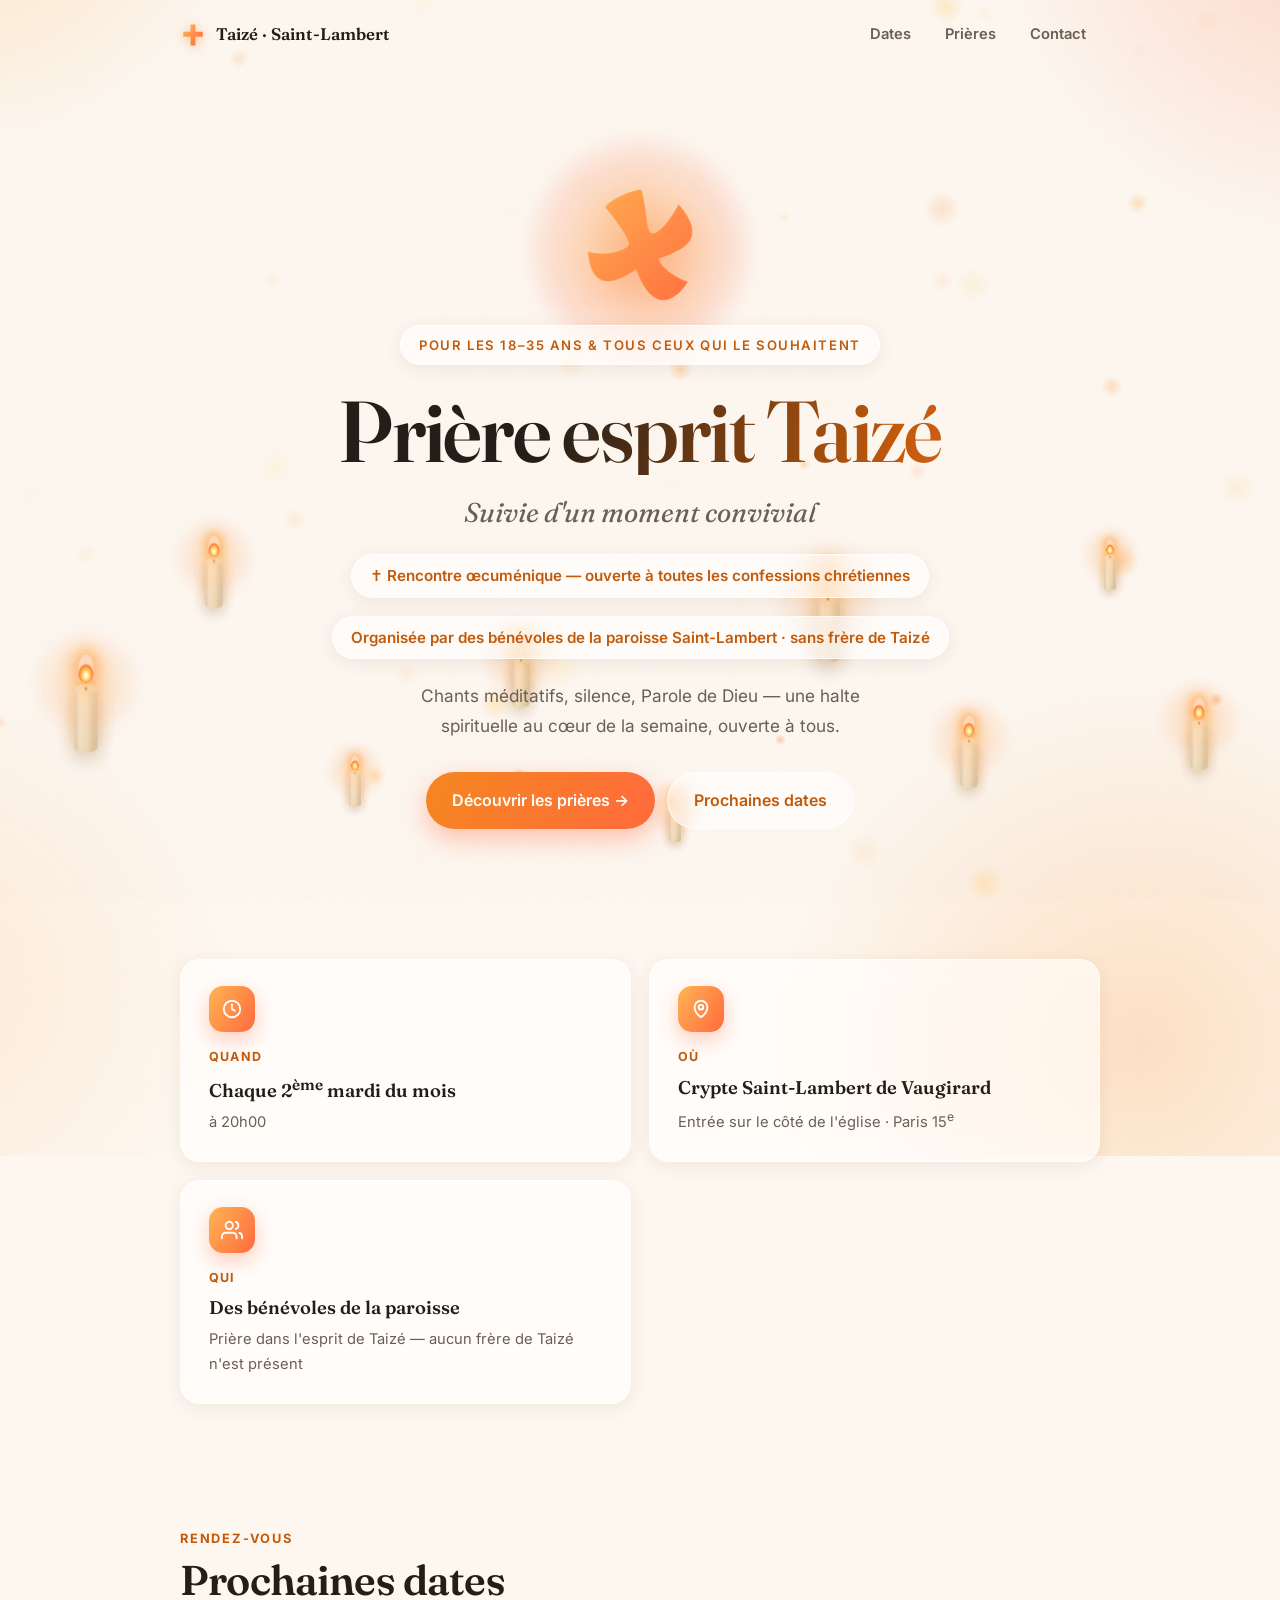
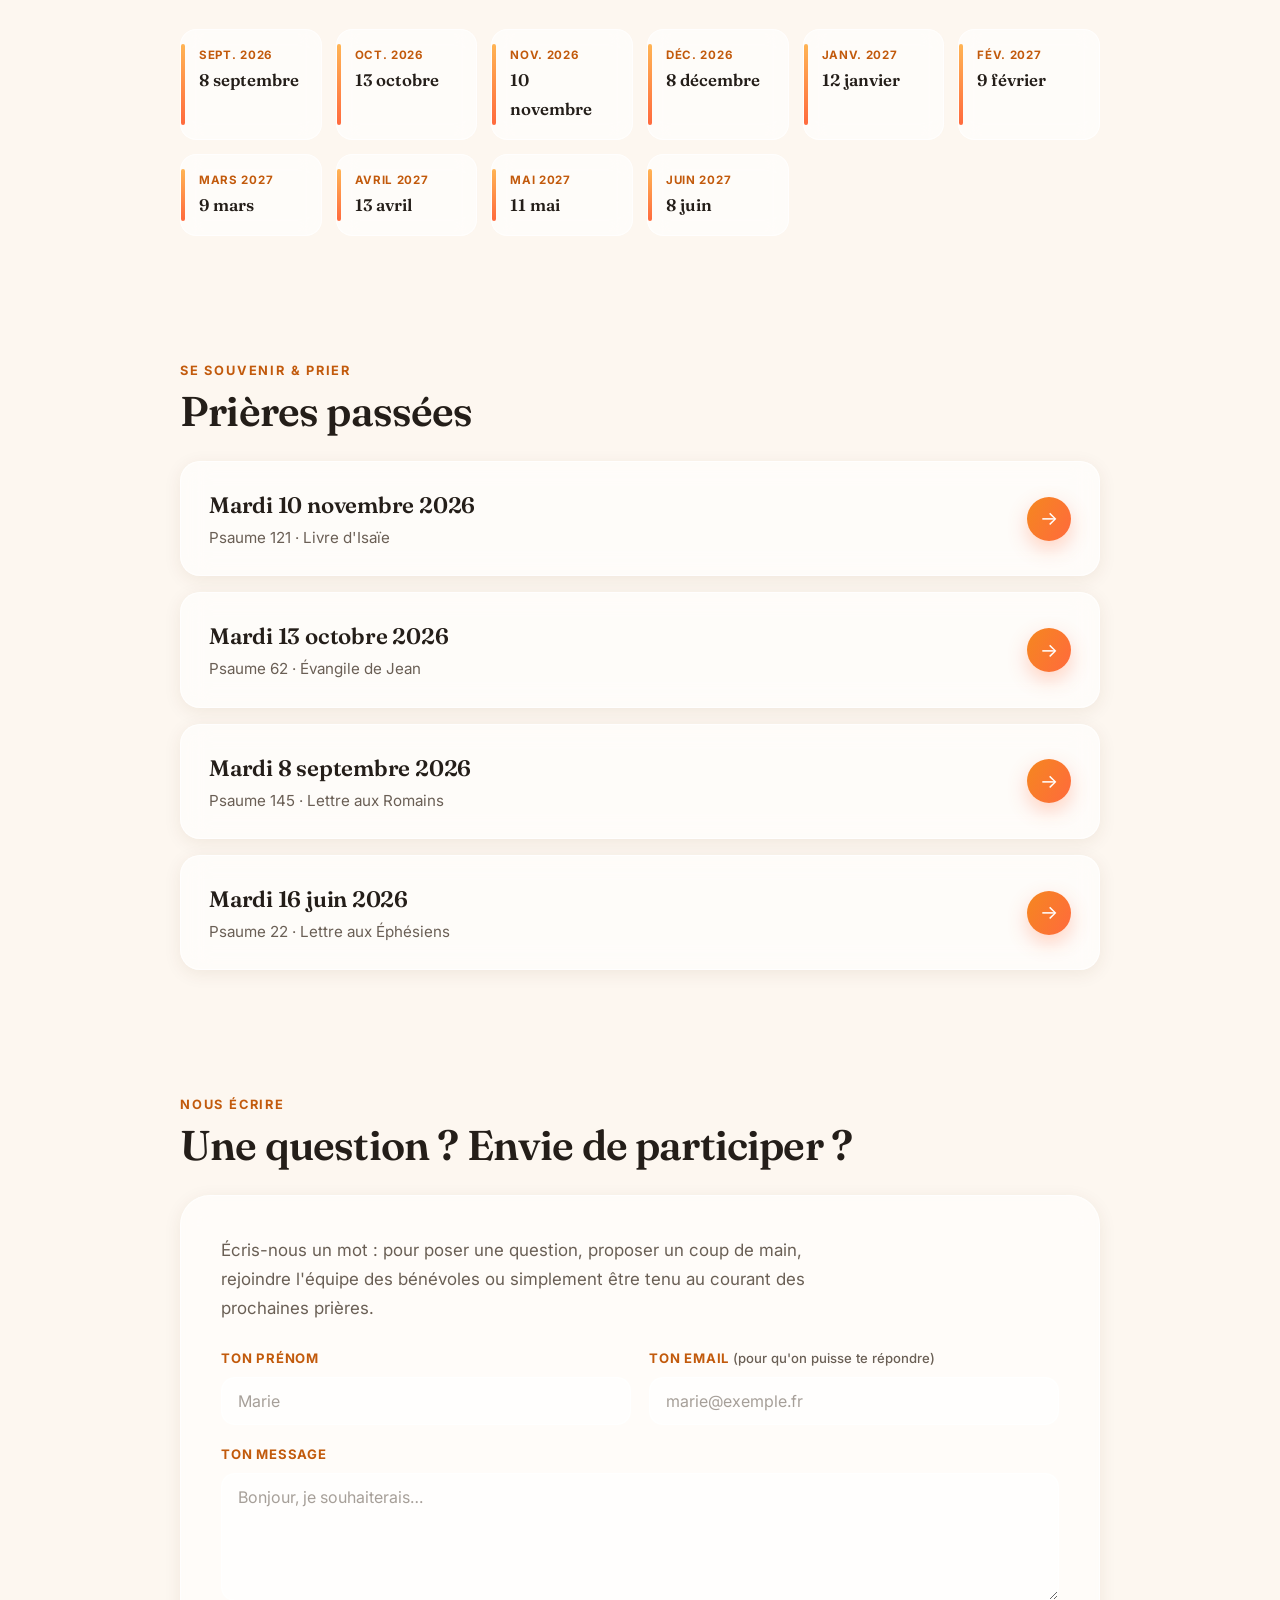
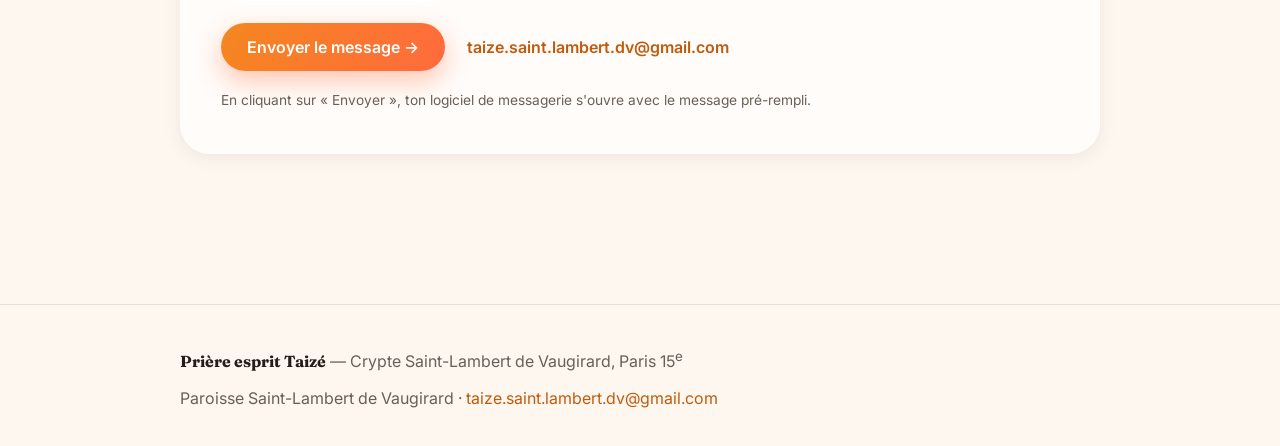
==== commit 5e7a45a2: "Ajout de la prière du mardi 10 novembre 2026 Co-Authored-By: Claude Sonnet 5.5 <noreply@anthropic.co" ====
--- a/site/index.html
+++ b/site/index.html
@@ -107,6 +107,15 @@
     </div>
     <ul class="prayer-list">
       <li data-reveal>
+        <a class="item" href="prieres/2026-11-10.html">
+          <span class="txt">
+            <strong>Mardi 10 novembre 2026</strong>
+            <span class="meta">Psaume 121 · Livre d'Isaïe</span>
+          </span>
+          <span class="arrow" aria-hidden="true">→</span>
+        </a>
+      </li>
+      <li data-reveal style="--d:90ms">
         <a class="item" href="prieres/2026-10-13.html">
           <span class="txt">
             <strong>Mardi 13 octobre 2026</strong>
@@ -115,7 +124,7 @@
           <span class="arrow" aria-hidden="true">→</span>
         </a>
       </li>
-      <li data-reveal style="--d:90ms">
+      <li data-reveal style="--d:180ms">
         <a class="item" href="prieres/2026-09-08.html">
           <span class="txt">
             <strong>Mardi 8 septembre 2026</strong>
@@ -124,7 +133,7 @@
           <span class="arrow" aria-hidden="true">→</span>
         </a>
       </li>
-      <li data-reveal style="--d:180ms">
+      <li data-reveal style="--d:270ms">
         <a class="item" href="prieres/2026-06-16.html">
           <span class="txt">
             <strong>Mardi 16 juin 2026</strong>
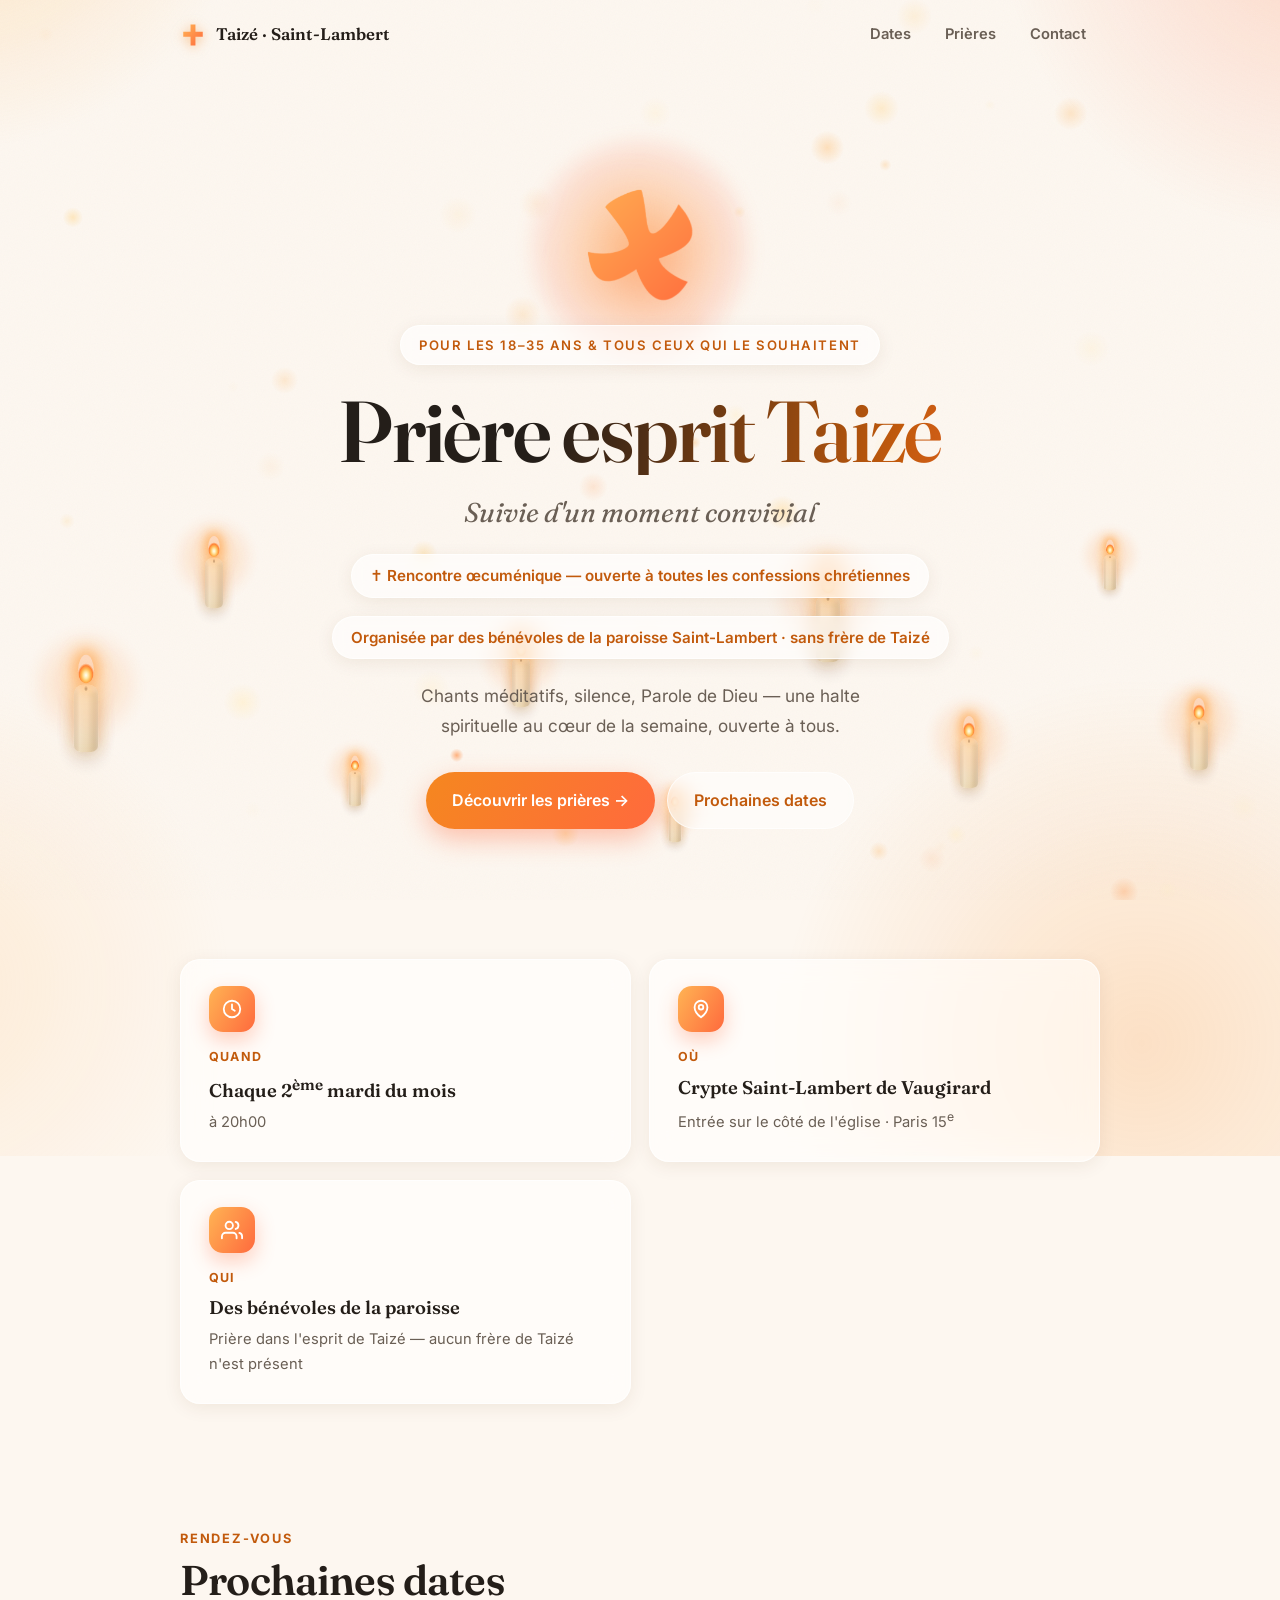
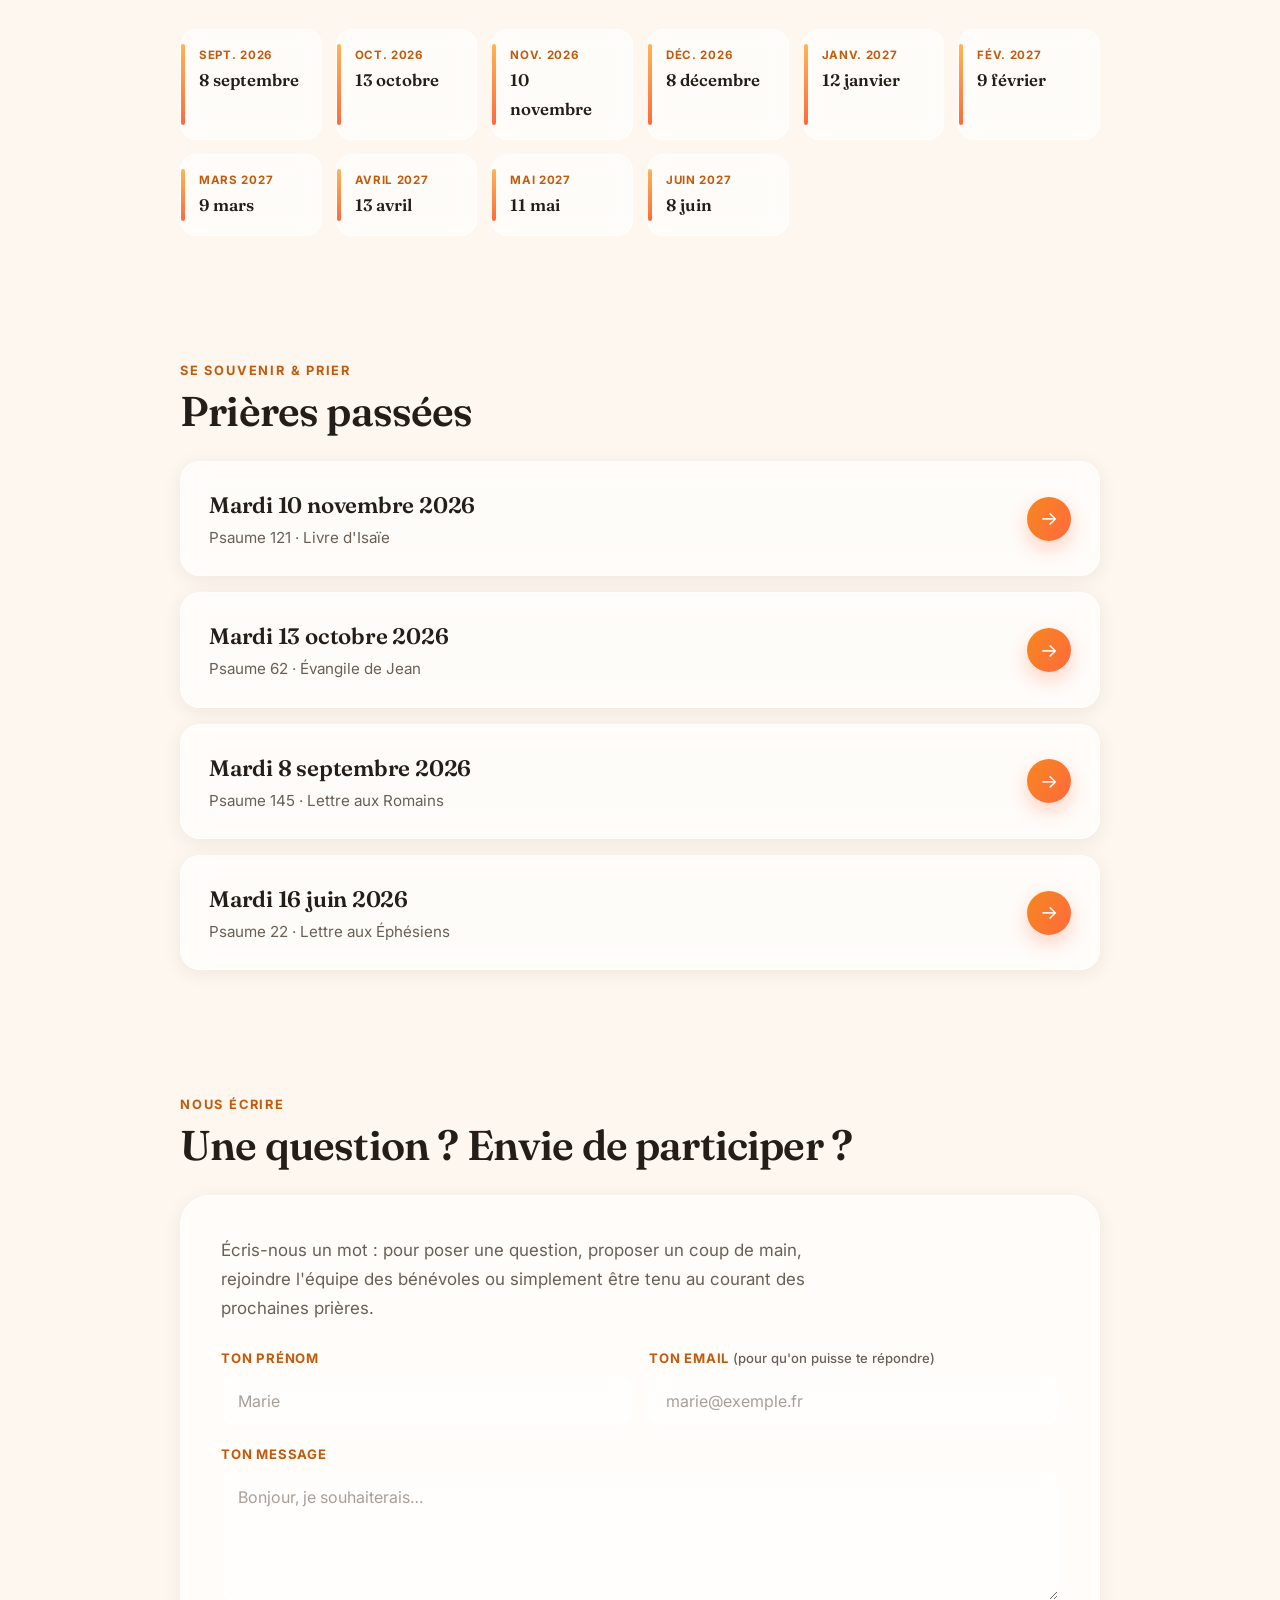
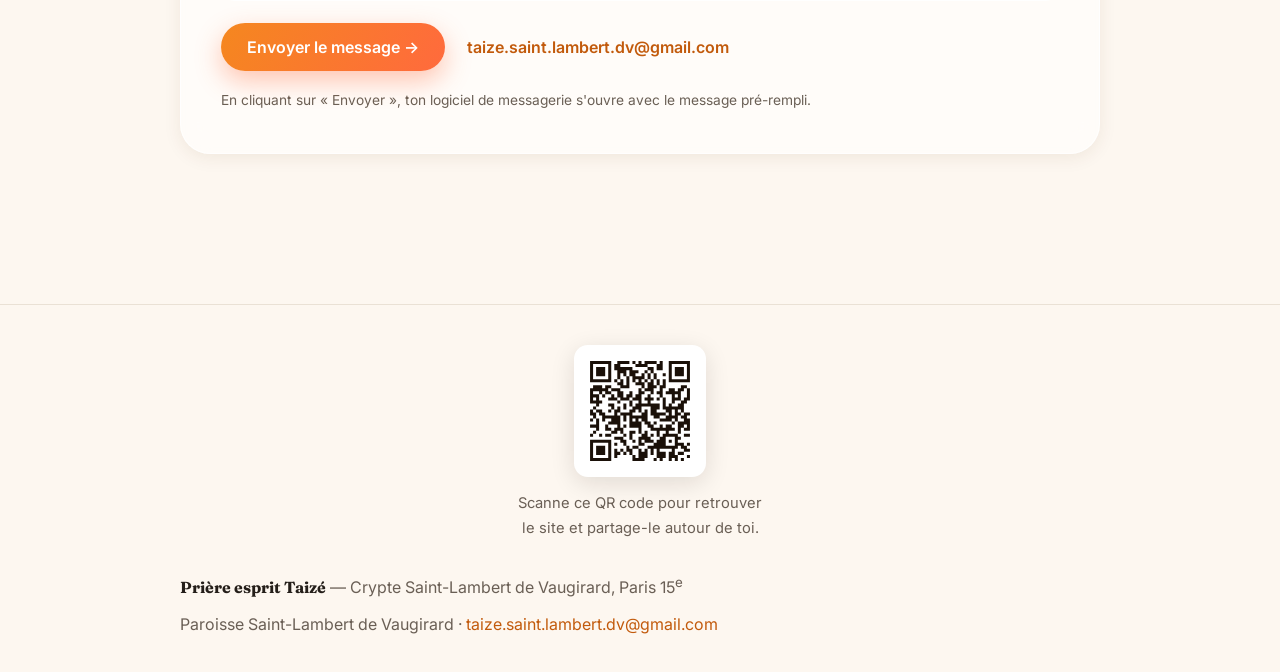
==== commit a0d3fb56: "Ajout d'un QR code vers le site en bas de la home page Co-Authored-By: Claude Sonnet 5.5 <noreply@an" ====
--- a/site/index.html
+++ b/site/index.html
@@ -177,6 +177,10 @@
 </main>
 
 <footer class="site-footer">
+  <div class="wrap qr-block">
+    <img src="assets/qr-site.svg" width="132" height="132" alt="QR code vers le site de la prière esprit Taizé : tdebroc.github.io/taize-saint-lambert">
+    <p>Scanne ce QR code pour retrouver le site et partage-le autour de toi.</p>
+  </div>
   <div class="wrap">
     <span><strong>Prière esprit Taizé</strong> — Crypte Saint-Lambert de Vaugirard, Paris 15<sup>e</sup></span>
     <span>Paroisse Saint-Lambert de Vaugirard · <a href="mailto:taize.saint.lambert.dv@gmail.com">taize.saint.lambert.dv@gmail.com</a></span>
--- a/site/assets/style.css
+++ b/site/assets/style.css
@@ -566,6 +566,9 @@
 }
 .site-footer .wrap { display: flex; flex-wrap: wrap; gap: 10px 24px; align-items: center; justify-content: space-between; }
 .site-footer strong { color: var(--ink); font-family: "Fraunces", serif; }
+.site-footer .qr-block { flex-direction: column; justify-content: center; text-align: center; gap: 14px; margin-bottom: 30px; }
+.site-footer .qr-block img { display: block; padding: 10px; background: #fff; border-radius: 14px; box-shadow: 0 6px 24px rgba(26,16,8,0.12); }
+.site-footer .qr-block p { margin: 0; max-width: 28ch; font-size: .92rem; }
 
 /* ---------- Scroll reveal ---------- */
 [data-reveal] {
